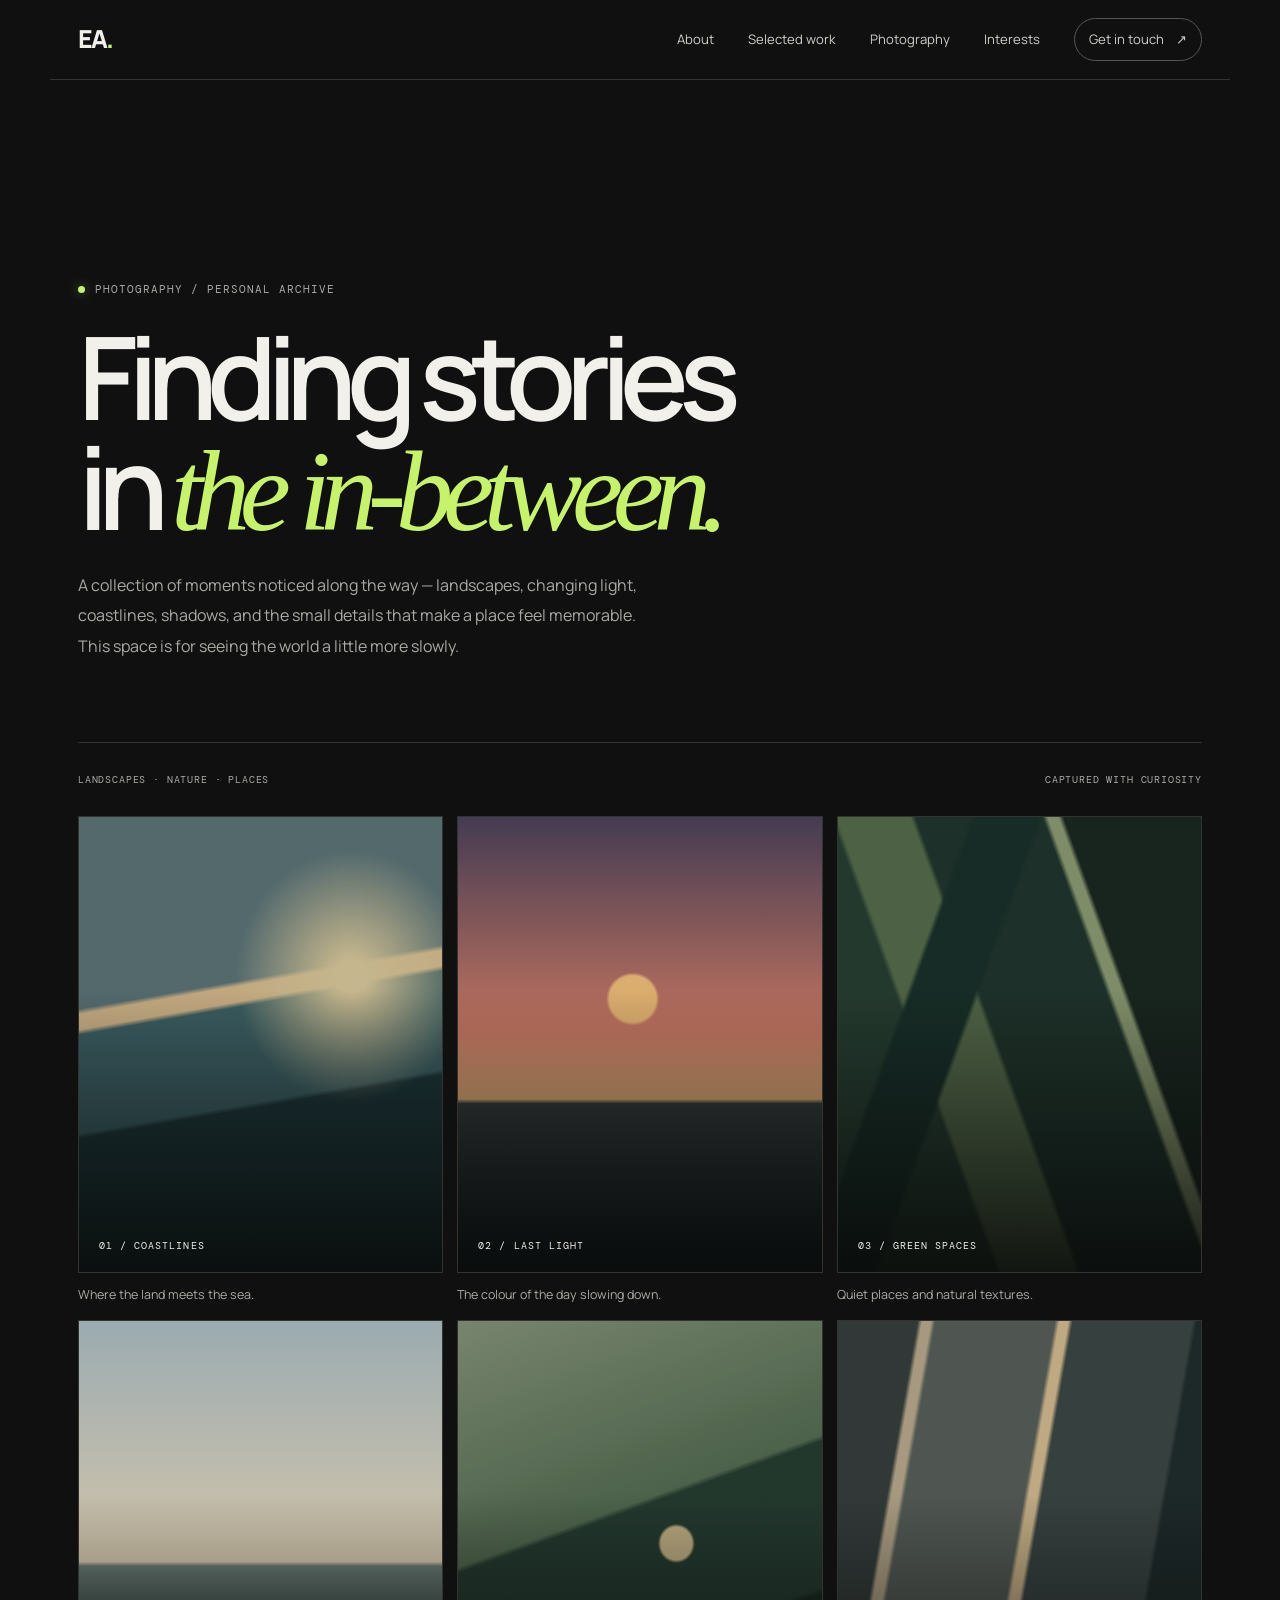
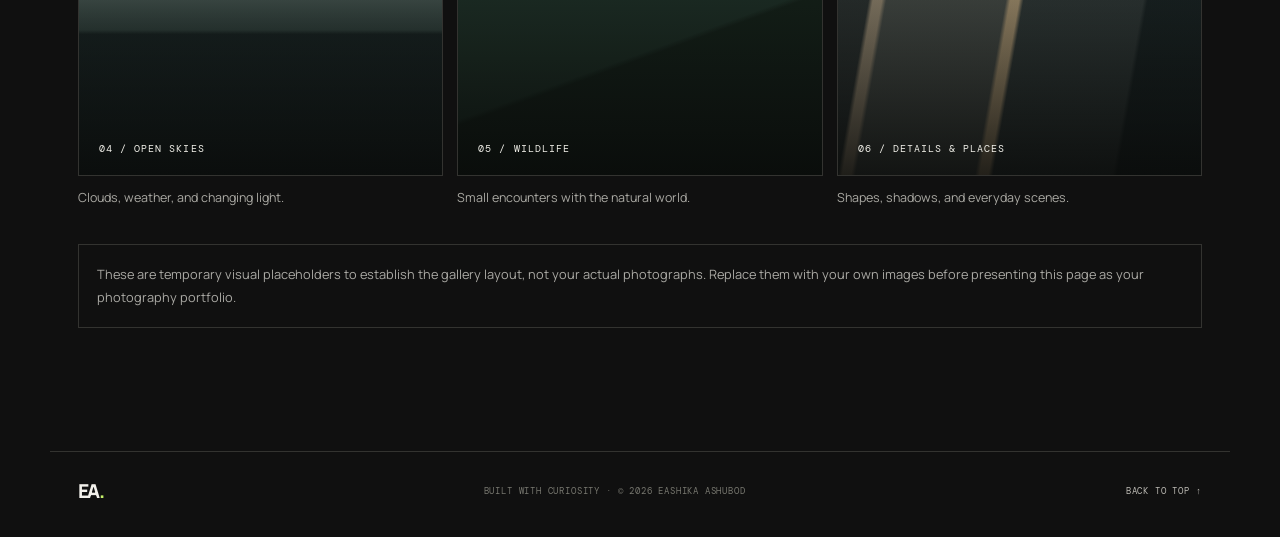
==== photography.html @ 11f8e830 "Add photography portfolio page" ====
<!doctype html>
<html lang="en">
<head>
  <meta charset="UTF-8" />
  <meta name="viewport" content="width=device-width, initial-scale=1.0" />
  <meta name="theme-color" content="#101010" />
  <meta name="description" content="Photography by Eashika Ashubod — landscapes, quiet moments, light, and places." />
  <title>Photography — Eashika Ashubod</title>
  <link rel="preconnect" href="https://fonts.googleapis.com">
  <link rel="preconnect" href="https://fonts.gstatic.com" crossorigin>
  <link href="https://fonts.googleapis.com/css2?family=DM+Mono:wght@400;500&family=Manrope:wght@400;500;600;700;800&display=swap" rel="stylesheet">
  <link rel="stylesheet" href="style.css" />
  <style>
    .photo-hero{padding:90px 0 65px;border-bottom:1px solid var(--line)}
    .photo-hero h1{font-size:clamp(3.7rem,9vw,7.5rem);line-height:.95;letter-spacing:-.09em;margin:24px 0}
    .photo-hero h1 em{font-family:Georgia,serif;font-weight:400;color:var(--accent)}
    .photo-intro{max-width:590px;color:var(--muted);font-size:1rem;line-height:1.9}
    .photo-toolbar{display:flex;justify-content:space-between;align-items:center;gap:20px;margin:30px 0;color:var(--muted);font: .65rem "DM Mono",monospace;letter-spacing:.08em}
    .photo-grid{display:grid;grid-template-columns:repeat(3,minmax(0,1fr));gap:14px}
    .photo-card{position:relative;overflow:hidden;min-height:300px;aspect-ratio:4/5;background:#1b1d18;border:1px solid var(--line)}
    .photo-card:nth-child(2),.photo-card:nth-child(5){aspect-ratio:3/4;margin-top:38px}
    .photo-art{position:absolute;inset:0;display:flex;align-items:flex-end;padding:20px;background:linear-gradient(180deg,transparent 40%,#080908d9 100%)}
    .photo-art:before{content:"";position:absolute;inset:0;background:var(--scene);opacity:.9}
    .photo-art:after{content:"";position:absolute;inset:0;background:linear-gradient(0deg,#080908d9,transparent 62%)}
    .photo-art span{position:relative;z-index:1;font: .65rem "DM Mono",monospace;letter-spacing:.1em;color:#f0efe8}
    .scene-coast{--scene:radial-gradient(ellipse at 75% 35%,#d8c79a 0 4%,transparent 30%),linear-gradient(170deg,#5a7276 0 37%,#d5b88b 38% 41%,#3d6267 42% 61%,#1c373b 62%)}
    .scene-sunset{--scene:radial-gradient(circle at 48% 40%,#f0bd78 0 7%,transparent 8%),linear-gradient(180deg,#493f59 0%,#d47d68 47%,#e8b17b 62%,#343b3b 63%,#172326 100%)}
    .scene-forest{--scene:linear-gradient(110deg,transparent 25%,#172e28 26% 38%,transparent 39%),linear-gradient(70deg,#253d31 0 30%,#53694a 31% 45%,#1e332b 46% 70%,#8a9971 71% 73%,#18251f 74%)}
    .scene-sky{--scene:linear-gradient(180deg,#a9bbc2 0%,#e7d8bc 53%,#6f827d 54%,#3c514c 68%,#1d2b2b 69%)}
    .scene-wildlife{--scene:radial-gradient(ellipse at 60% 49%,#c9b68a 0 5%,transparent 6%),linear-gradient(160deg,#829078 0%,#526a50 42%,#243b30 43% 68%,#18281f 69%)}
    .scene-street{--scene:linear-gradient(100deg,#343c3b 0 18%,#b7a78b 19% 21%,#555c57 22% 49%,#d2b98e 50% 52%,#394443 53% 80%,#1d292a 81%)}
    .photo-caption{margin:12px 0 0;color:#aaa9a3;font-size:.78rem}
    .photo-note{margin-top:35px;padding:18px;border:1px solid var(--line);color:var(--muted);font-size:.8rem;line-height:1.8}
    @media(max-width:700px){.photo-hero{padding:65px 0 45px}.photo-grid{grid-template-columns:repeat(2,minmax(0,1fr));gap:10px}.photo-card{min-height:220px}.photo-card:nth-child(2),.photo-card:nth-child(5){margin-top:0}.photo-toolbar{align-items:flex-start;flex-direction:column}}
    @media(max-width:440px){.photo-grid{grid-template-columns:1fr 1fr}.photo-card{min-height:190px}}
  </style>
</head>
<body>
  <header class="site-header">
    <a class="brand" href="index.html" aria-label="Eashika Ashubod home">EA<span>.</span></a>
    <button class="menu-toggle" aria-label="Toggle navigation" aria-expanded="false">☰</button>
    <nav class="nav" aria-label="Main navigation">
      <a href="index.html#about">About</a>
      <a href="index.html#work">Selected work</a>
      <a href="photography.html" aria-current="page">Photography</a>
      <a href="index.html#interests">Interests</a>
      <a class="nav-contact" href="index.html#contact">Get in touch <span>↗</span></a>
    </nav>
  </header>
  <main class="section">
    <section class="photo-hero">
      <p class="eyebrow"><span class="status-dot"></span> PHOTOGRAPHY / PERSONAL ARCHIVE</p>
      <h1>Finding stories<br>in <em>the in-between.</em></h1>
      <p class="photo-intro">A collection of moments noticed along the way — landscapes, changing light, coastlines, shadows, and the small details that make a place feel memorable. This space is for seeing the world a little more slowly.</p>
    </section>
    <div class="photo-toolbar"><span>LANDSCAPES · NATURE · PLACES</span><span>CAPTURED WITH CURIOSITY</span></div>
    <section class="photo-grid" aria-label="Photography categories">
      <article><div class="photo-card"><div class="photo-art scene-coast"><span>01 / COASTLINES</span></div></div><p class="photo-caption">Where the land meets the sea.</p></article>
      <article><div class="photo-card"><div class="photo-art scene-sunset"><span>02 / LAST LIGHT</span></div></div><p class="photo-caption">The colour of the day slowing down.</p></article>
      <article><div class="photo-card"><div class="photo-art scene-forest"><span>03 / GREEN SPACES</span></div></div><p class="photo-caption">Quiet places and natural textures.</p></article>
      <article><div class="photo-card"><div class="photo-art scene-sky"><span>04 / OPEN SKIES</span></div></div><p class="photo-caption">Clouds, weather, and changing light.</p></article>
      <article><div class="photo-card"><div class="photo-art scene-wildlife"><span>05 / WILDLIFE</span></div></div><p class="photo-caption">Small encounters with the natural world.</p></article>
      <article><div class="photo-card"><div class="photo-art scene-street"><span>06 / DETAILS & PLACES</span></div></div><p class="photo-caption">Shapes, shadows, and everyday scenes.</p></article>
    </section>
    <p class="photo-note">These are temporary visual placeholders to establish the gallery layout, not your actual photographs. Replace them with your own images before presenting this page as your photography portfolio.</p>
  </main>
  <footer class="footer"><a class="brand" href="index.html">EA<span>.</span></a><span>BUILT WITH CURIOSITY · © <span id="year"></span> EASHIKA ASHUBOD</span><a href="#top" onclick="window.scrollTo({top:0,behavior:'smooth'});return false;">BACK TO TOP ↑</a></footer>
  <script src="script.js"></script>
</body>
</html>
---- style.css ----
:root{--bg:#101010;--panel:#171717;--text:#f2f0eb;--muted:#aaa9a4;--line:#333330;--accent:#c7f36b;--max:1180px}*{box-sizing:border-box}html{scroll-behavior:smooth;scroll-padding-top:90px}body{margin:0;background:var(--bg);color:var(--text);font-family:Manrope,Arial,sans-serif;line-height:1.65;-webkit-font-smoothing:antialiased}a{color:inherit;text-decoration:none}button{font:inherit}.site-header{height:80px;max-width:var(--max);padding:0 28px;margin:auto;display:flex;align-items:center;justify-content:space-between;border-bottom:1px solid var(--line)}.brand{font-size:1.55rem;font-weight:800;letter-spacing:-.08em}.brand span{color:var(--accent)}.nav{display:flex;align-items:center;gap:34px;font-size:.82rem;color:#cecdc8}.nav a:hover,.text-link:hover,.social-links a:hover{color:var(--accent)}.nav-contact{border:1px solid #555;padding:10px 14px;border-radius:99px}.nav-contact span{padding-left:9px}.menu-toggle{display:none;background:transparent;border:0;color:var(--text);font-size:1.5rem}.section{max-width:var(--max);margin:0 auto;padding:110px 28px}.hero{min-height:calc(100vh - 80px);padding-top:85px;padding-bottom:30px;display:grid;grid-template-columns:1.05fr .95fr;align-items:center;column-gap:50px;position:relative}.eyebrow,.section-kicker,.project-type,.visual-label,.hero-footer,.facts span,.footer,.small-note{font-family:"DM Mono",monospace;font-size:.69rem;letter-spacing:.09em}.eyebrow{color:var(--muted);display:flex;align-items:center;gap:10px}.status-dot{width:7px;height:7px;border-radius:50%;background:var(--accent);box-shadow:0 0 12px #c7f36b77}h1,h2,h3,p{margin-top:0}h1{font-size:clamp(3.6rem,6.6vw,6.65rem);letter-spacing:-.085em;line-height:.99;font-weight:600;margin:25px 0}.hero h1 em,h2 em{font-family:Georgia,serif;font-weight:400;color:var(--accent);letter-spacing:-.07em}.hero-intro{max-width:485px;color:#b8b7b2;font-size:1rem;line-height:1.85}.hero-actions{display:flex;gap:26px;align-items:center;margin-top:32px}.button{display:inline-flex;align-items:center;gap:28px;border-radius:99px;padding:14px 20px;font-weight:700;font-size:.82rem;transition:transform .2s,background .2s}.button:hover{transform:translateY(-3px)}.button-light{background:var(--accent);color:#15170f}.button-light:hover{background:#d7ff91}.text-link{font-size:.82rem}.text-link span{padding-left:8px}.hero-visual{aspect-ratio:1/1;position:relative;display:grid;place-items:center;overflow:hidden;background:radial-gradient(ellipse at center,#20261b 0%,#151714 40%,#101010 72%);min-height:340px}.visual-grid{position:absolute;inset:0;background-image:linear-gradient(#ffffff0a 1px,transparent 1px),linear-gradient(90deg,#ffffff0a 1px,transparent 1px);background-size:36px 36px;mask-image:radial-gradient(ellipse,#000 20%,transparent 72%)}.orbit{position:absolute;border:1px solid #c7f36b42;border-radius:50%;transform:rotate(-28deg)}.orbit-one{width:74%;height:36%}.orbit-two{width:59%;height:82%;transform:rotate(38deg);border-color:#c7f36b30}.visual-core{width:148px;height:148px;border-radius:50%;display:grid;place-items:center;border:1px solid #c7f36b99;background:radial-gradient(circle at 30% 25%,#38452a,#171a14 65%);box-shadow:0 0 70px #c7f36b13,inset 0 0 32px #c7f36b12;z-index:1}.visual-core span{font-size:2.3rem;font-weight:800;letter-spacing:-.1em}.visual-label{position:absolute;color:#a7b58e;font-size:.58rem}.label-top{top:18%;left:12%}.label-bottom{right:9%;bottom:17%}.cross{position:absolute;color:var(--accent);font-size:1.2rem}.cross-a{top:27%;right:20%}.cross-b{bottom:25%;left:19%}.hero-footer{grid-column:1/-1;display:flex;justify-content:space-between;border-top:1px solid var(--line);padding-top:20px;margin-top:48px;color:#777770;font-size:.6rem}.hero-footer a{color:#c5c4bd}.section-kicker{color:#92928b;margin-bottom:44px}.section-kicker span{color:var(--accent);margin-right:10px}.about{border-top:1px solid var(--line)}.about-layout{display:grid;grid-template-columns:1fr 1fr;gap:70px}.about h2,.section-heading h2,.interests h2,.contact h2{font-size:clamp(2.8rem,5vw,4.8rem);letter-spacing:-.075em;line-height:1.05;font-weight:600;margin:0}.about-text{padding-top:6px;color:#b8b7b2;font-size:.93rem;line-height:1.9}.about-text .lead{font-size:1.18rem;color:var(--text);line-height:1.75}.facts{display:grid;grid-template-columns:1fr 1fr;gap:24px 18px;margin-top:35px;border-top:1px solid var(--line);padding-top:25px}.facts div{display:flex;flex-direction:column;gap:5px}.facts span{font-size:.59rem;color:#85857e}.facts strong{font-size:.8rem;font-weight:600;color:#e2e0d9}.work{border-top:1px solid var(--line)}.section-heading{display:flex;justify-content:space-between;align-items:end;gap:40px;margin-bottom:48px}.section-heading p{max-width:330px;color:var(--muted);font-size:.9rem;margin-bottom:5px}.project{display:grid;grid-template-columns:55px 1fr 48px;gap:25px;padding:34px 0;border-top:1px solid var(--line);align-items:start}.project:last-child{border-bottom:1px solid var(--line)}.project-number{font-family:"DM Mono",monospace;color:var(--accent);font-size:.73rem;padding-top:4px}.project-type{color:#8d8d85;font-size:.61rem;margin-bottom:8px}.project h3{font-size:1.7rem;letter-spacing:-.05em;margin-bottom:10px}.project-content>p:not(.project-type){color:#aaa9a3;max-width:650px;font-size:.87rem}.tags{display:flex;gap:8px;flex-wrap:wrap;margin-top:17px}.tags span{border:1px solid #393936;border-radius:99px;padding:5px 10px;font-size:.66rem;color:#c6c5bf}.project-link{justify-self:end;display:grid;place-items:center;border:1px solid #444;border-radius:50%;width:42px;height:42px;font-size:1.1rem;transition:all .2s}.project-link:hover{background:var(--accent);color:#101010;border-color:var(--accent)}.project-mark{color:#6f6f68}.small-note{color:#77776f;font-size:.59rem;letter-spacing:.025em;line-height:1.7;margin-top:19px}.interests{border-top:1px solid var(--line)}.interests h2{margin-bottom:55px}.interest-grid{display:grid;grid-template-columns:repeat(4,1fr);gap:14px}.interest-grid article{min-height:220px;padding:24px 20px;border:1px solid var(--line);background:linear-gradient(145deg,#191a17,#121212);transition:transform .2s,border-color .2s}.interest-grid article:hover{transform:translateY(-5px);border-color:#7e9658}.interest-icon{color:var(--accent);font-size:1.5rem}.interest-grid h3{font-size:1rem;margin:32px 0 9px;letter-spacing:-.03em}.interest-grid p{color:#a7a69f;font-size:.78rem;line-height:1.8;margin-bottom:0}.contact{border-top:1px solid var(--line);padding-bottom:70px}.contact-main{max-width:700px}.contact-main .eyebrow{margin-bottom:22px}.contact h2{font-size:clamp(3.6rem,8vw,7rem);margin-bottom:24px}.contact-main>p:not(.eyebrow):not(.small-note){color:#aaa9a3;max-width:430px;margin-bottom:26px}.contact .small-note{margin-top:13px}.social-links{display:flex;gap:25px;margin-top:80px;padding-top:22px;border-top:1px solid var(--line);font-size:.79rem;color:#c5c4bd}.footer{max-width:var(--max);margin:0 auto;padding:24px 28px 30px;border-top:1px solid var(--line);display:flex;justify-content:space-between;align-items:center;color:#77776f;font-size:.57rem}.footer .brand{font-family:Manrope,sans-serif;font-size:1.2rem;color:var(--text)}.footer>a:last-child{color:#bcbab4}@media(max-width:850px){.section{padding:82px 25px}.hero{padding-top:65px;grid-template-columns:1fr  .8fr;gap:20px}.hero h1{font-size:clamp(3.4rem,7vw,5rem)}.hero-visual{min-height:270px}.visual-core{width:110px;height:110px}.visual-core span{font-size:1.8rem}.about-layout{gap:35px}.interest-grid{grid-template-columns:repeat(2,1fr)}.section-heading{align-items:start;flex-direction:column;gap:18px}}@media(max-width:620px){.site-header{height:70px;padding:0 20px;position:relative}.menu-toggle{display:block}.nav{display:none;position:absolute;z-index:5;top:69px;left:0;right:0;padding:18px 20px 24px;background:#151515;border-bottom:1px solid var(--line);flex-direction:column;align-items:stretch;gap:17px}.nav.is-open{display:flex}.nav-contact{text-align:center}.section{padding:68px 20px}.hero{display:flex;flex-direction:column;align-items:stretch;min-height:auto;padding-top:58px}.hero h1{font-size:clamp(3.5rem,13vw,5.5rem)}.hero-intro{font-size:.92rem}.hero-visual{min-height:300px;margin-top:25px}.hero-footer{gap:12px;flex-wrap:wrap;margin-top:38px;font-size:.53rem}.hero-footer span:nth-child(2){display:none}.about-layout{grid-template-columns:1fr;gap:26px}.about h2,.section-heading h2,.interests h2{font-size:3.2rem}.facts{grid-template-columns:1fr 1fr}.project{grid-template-columns:28px 1fr 34px;gap:12px;padding:28px 0}.project h3{font-size:1.4rem}.project-link{width:34px;height:34px}.interest-grid{gap:10px}.interest-grid article{min-height:225px;padding:18px 14px}.interest-grid h3{font-size:.91rem;margin-top:25px}.contact h2{font-size:clamp(3.4rem,14vw,5.3rem)}.social-links{flex-wrap:wrap;gap:18px;margin-top:55px}.footer{padding:22px 20px;gap:12px;flex-wrap:wrap}.footer>span{order:3;width:100%}}@media(prefers-reduced-motion:reduce){*,*::before,*::after{scroll-behavior:auto!important;transition:none!important}}
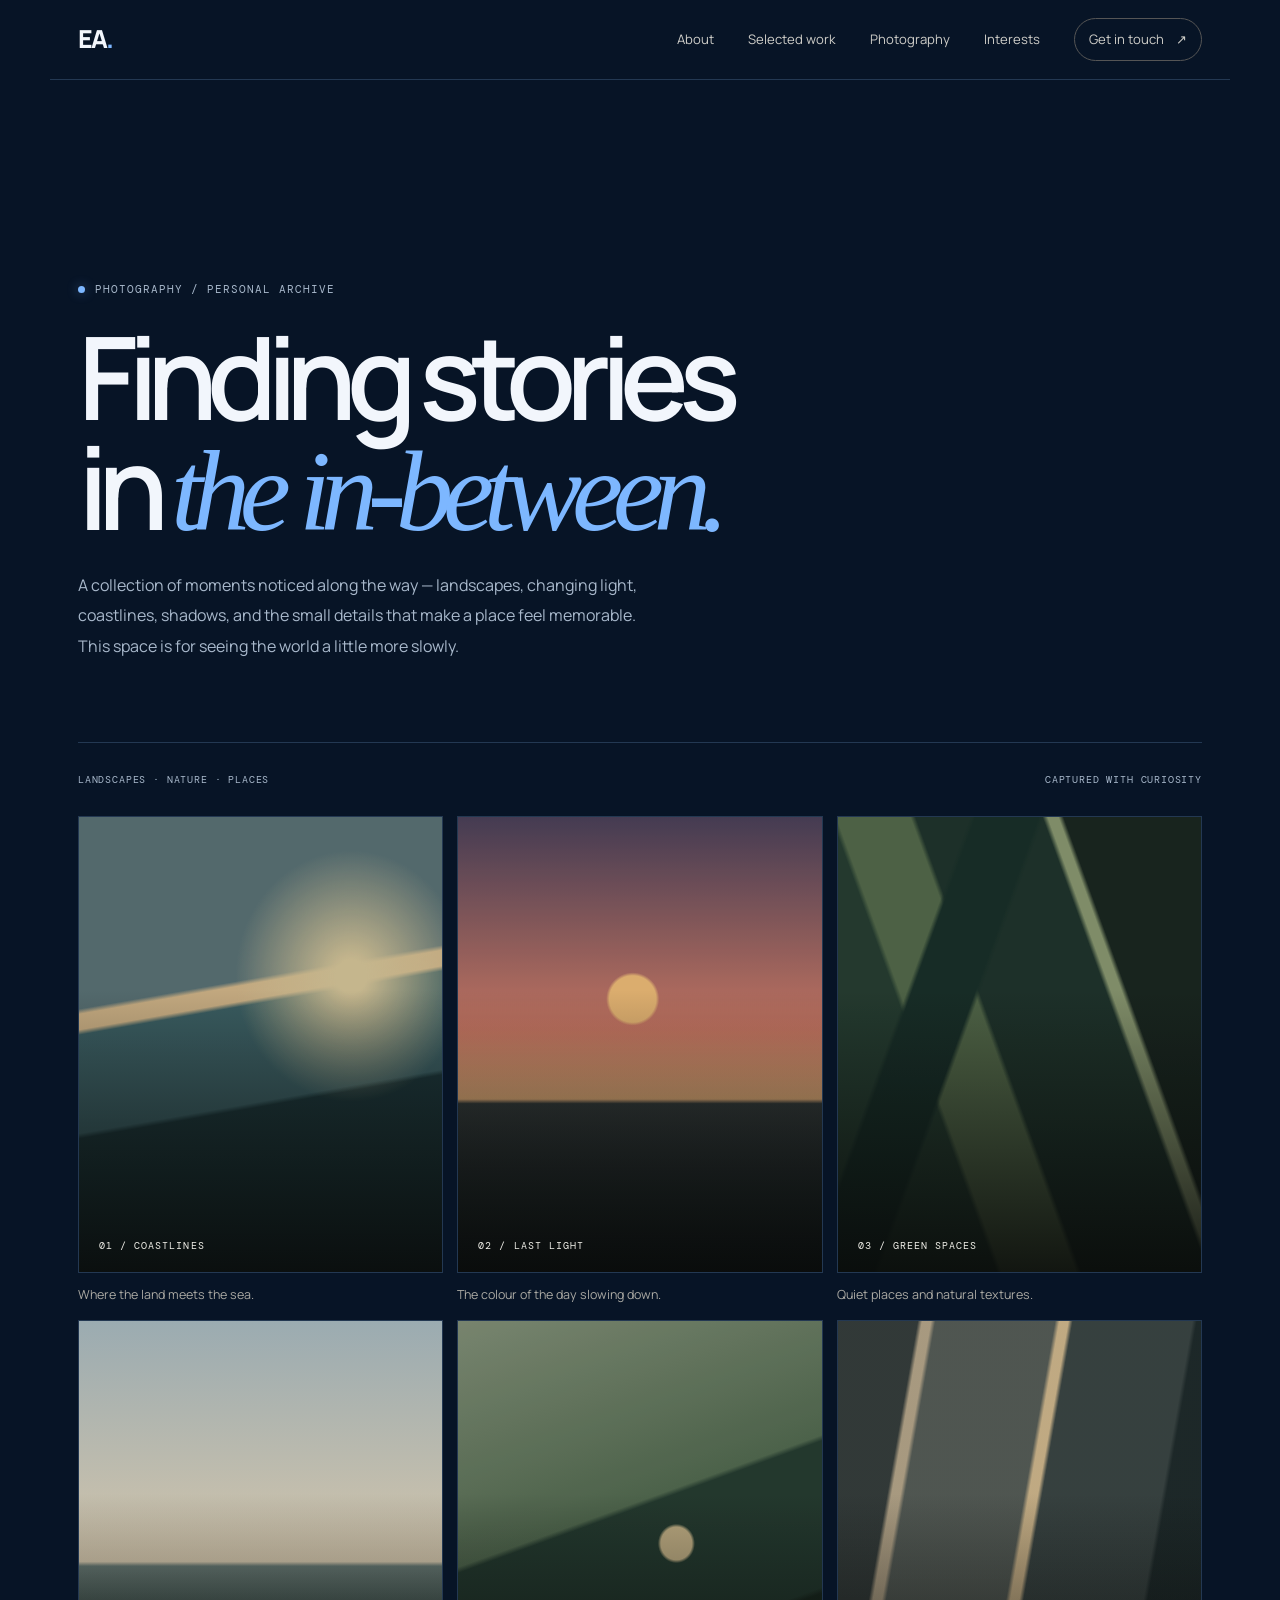
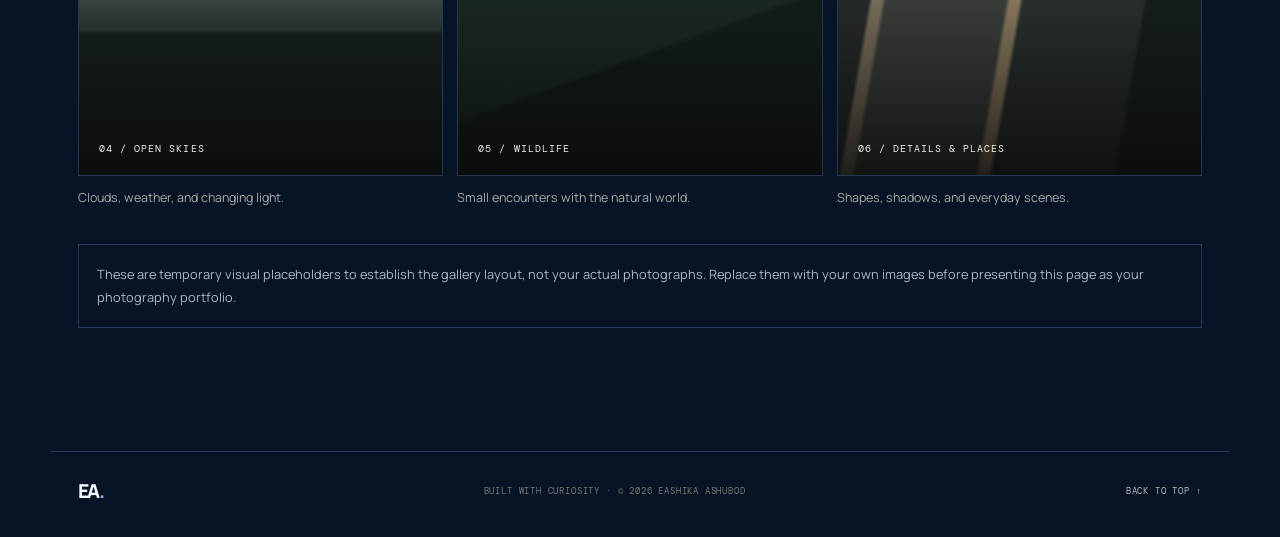
==== commit d3d615bc: "Update photography page theme color to navy blue" ====
--- a/photography.html
+++ b/photography.html
@@ -3,7 +3,7 @@
 <head>
   <meta charset="UTF-8" />
   <meta name="viewport" content="width=device-width, initial-scale=1.0" />
-  <meta name="theme-color" content="#101010" />
+  <meta name="theme-color" content="#071426" />
   <meta name="description" content="Photography by Eashika Ashubod — landscapes, quiet moments, light, and places." />
   <title>Photography — Eashika Ashubod</title>
   <link rel="preconnect" href="https://fonts.googleapis.com">
--- a/style.css
+++ b/style.css
@@ -1 +1 @@
-:root{--bg:#101010;--panel:#171717;--text:#f2f0eb;--muted:#aaa9a4;--line:#333330;--accent:#c7f36b;--max:1180px}*{box-sizing:border-box}html{scroll-behavior:smooth;scroll-padding-top:90px}body{margin:0;background:var(--bg);color:var(--text);font-family:Manrope,Arial,sans-serif;line-height:1.65;-webkit-font-smoothing:antialiased}a{color:inherit;text-decoration:none}button{font:inherit}.site-header{height:80px;max-width:var(--max);padding:0 28px;margin:auto;display:flex;align-items:center;justify-content:space-between;border-bottom:1px solid var(--line)}.brand{font-size:1.55rem;font-weight:800;letter-spacing:-.08em}.brand span{color:var(--accent)}.nav{display:flex;align-items:center;gap:34px;font-size:.82rem;color:#cecdc8}.nav a:hover,.text-link:hover,.social-links a:hover{color:var(--accent)}.nav-contact{border:1px solid #555;padding:10px 14px;border-radius:99px}.nav-contact span{padding-left:9px}.menu-toggle{display:none;background:transparent;border:0;color:var(--text);font-size:1.5rem}.section{max-width:var(--max);margin:0 auto;padding:110px 28px}.hero{min-height:calc(100vh - 80px);padding-top:85px;padding-bottom:30px;display:grid;grid-template-columns:1.05fr .95fr;align-items:center;column-gap:50px;position:relative}.eyebrow,.section-kicker,.project-type,.visual-label,.hero-footer,.facts span,.footer,.small-note{font-family:"DM Mono",monospace;font-size:.69rem;letter-spacing:.09em}.eyebrow{color:var(--muted);display:flex;align-items:center;gap:10px}.status-dot{width:7px;height:7px;border-radius:50%;background:var(--accent);box-shadow:0 0 12px #c7f36b77}h1,h2,h3,p{margin-top:0}h1{font-size:clamp(3.6rem,6.6vw,6.65rem);letter-spacing:-.085em;line-height:.99;font-weight:600;margin:25px 0}.hero h1 em,h2 em{font-family:Georgia,serif;font-weight:400;color:var(--accent);letter-spacing:-.07em}.hero-intro{max-width:485px;color:#b8b7b2;font-size:1rem;line-height:1.85}.hero-actions{display:flex;gap:26px;align-items:center;margin-top:32px}.button{display:inline-flex;align-items:center;gap:28px;border-radius:99px;padding:14px 20px;font-weight:700;font-size:.82rem;transition:transform .2s,background .2s}.button:hover{transform:translateY(-3px)}.button-light{background:var(--accent);color:#15170f}.button-light:hover{background:#d7ff91}.text-link{font-size:.82rem}.text-link span{padding-left:8px}.hero-visual{aspect-ratio:1/1;position:relative;display:grid;place-items:center;overflow:hidden;background:radial-gradient(ellipse at center,#20261b 0%,#151714 40%,#101010 72%);min-height:340px}.visual-grid{position:absolute;inset:0;background-image:linear-gradient(#ffffff0a 1px,transparent 1px),linear-gradient(90deg,#ffffff0a 1px,transparent 1px);background-size:36px 36px;mask-image:radial-gradient(ellipse,#000 20%,transparent 72%)}.orbit{position:absolute;border:1px solid #c7f36b42;border-radius:50%;transform:rotate(-28deg)}.orbit-one{width:74%;height:36%}.orbit-two{width:59%;height:82%;transform:rotate(38deg);border-color:#c7f36b30}.visual-core{width:148px;height:148px;border-radius:50%;display:grid;place-items:center;border:1px solid #c7f36b99;background:radial-gradient(circle at 30% 25%,#38452a,#171a14 65%);box-shadow:0 0 70px #c7f36b13,inset 0 0 32px #c7f36b12;z-index:1}.visual-core span{font-size:2.3rem;font-weight:800;letter-spacing:-.1em}.visual-label{position:absolute;color:#a7b58e;font-size:.58rem}.label-top{top:18%;left:12%}.label-bottom{right:9%;bottom:17%}.cross{position:absolute;color:var(--accent);font-size:1.2rem}.cross-a{top:27%;right:20%}.cross-b{bottom:25%;left:19%}.hero-footer{grid-column:1/-1;display:flex;justify-content:space-between;border-top:1px solid var(--line);padding-top:20px;margin-top:48px;color:#777770;font-size:.6rem}.hero-footer a{color:#c5c4bd}.section-kicker{color:#92928b;margin-bottom:44px}.section-kicker span{color:var(--accent);margin-right:10px}.about{border-top:1px solid var(--line)}.about-layout{display:grid;grid-template-columns:1fr 1fr;gap:70px}.about h2,.section-heading h2,.interests h2,.contact h2{font-size:clamp(2.8rem,5vw,4.8rem);letter-spacing:-.075em;line-height:1.05;font-weight:600;margin:0}.about-text{padding-top:6px;color:#b8b7b2;font-size:.93rem;line-height:1.9}.about-text .lead{font-size:1.18rem;color:var(--text);line-height:1.75}.facts{display:grid;grid-template-columns:1fr 1fr;gap:24px 18px;margin-top:35px;border-top:1px solid var(--line);padding-top:25px}.facts div{display:flex;flex-direction:column;gap:5px}.facts span{font-size:.59rem;color:#85857e}.facts strong{font-size:.8rem;font-weight:600;color:#e2e0d9}.work{border-top:1px solid var(--line)}.section-heading{display:flex;justify-content:space-between;align-items:end;gap:40px;margin-bottom:48px}.section-heading p{max-width:330px;color:var(--muted);font-size:.9rem;margin-bottom:5px}.project{display:grid;grid-template-columns:55px 1fr 48px;gap:25px;padding:34px 0;border-top:1px solid var(--line);align-items:start}.project:last-child{border-bottom:1px solid var(--line)}.project-number{font-family:"DM Mono",monospace;color:var(--accent);font-size:.73rem;padding-top:4px}.project-type{color:#8d8d85;font-size:.61rem;margin-bottom:8px}.project h3{font-size:1.7rem;letter-spacing:-.05em;margin-bottom:10px}.project-content>p:not(.project-type){color:#aaa9a3;max-width:650px;font-size:.87rem}.tags{display:flex;gap:8px;flex-wrap:wrap;margin-top:17px}.tags span{border:1px solid #393936;border-radius:99px;padding:5px 10px;font-size:.66rem;color:#c6c5bf}.project-link{justify-self:end;display:grid;place-items:center;border:1px solid #444;border-radius:50%;width:42px;height:42px;font-size:1.1rem;transition:all .2s}.project-link:hover{background:var(--accent);color:#101010;border-color:var(--accent)}.project-mark{color:#6f6f68}.small-note{color:#77776f;font-size:.59rem;letter-spacing:.025em;line-height:1.7;margin-top:19px}.interests{border-top:1px solid var(--line)}.interests h2{margin-bottom:55px}.interest-grid{display:grid;grid-template-columns:repeat(4,1fr);gap:14px}.interest-grid article{min-height:220px;padding:24px 20px;border:1px solid var(--line);background:linear-gradient(145deg,#191a17,#121212);transition:transform .2s,border-color .2s}.interest-grid article:hover{transform:translateY(-5px);border-color:#7e9658}.interest-icon{color:var(--accent);font-size:1.5rem}.interest-grid h3{font-size:1rem;margin:32px 0 9px;letter-spacing:-.03em}.interest-grid p{color:#a7a69f;font-size:.78rem;line-height:1.8;margin-bottom:0}.contact{border-top:1px solid var(--line);padding-bottom:70px}.contact-main{max-width:700px}.contact-main .eyebrow{margin-bottom:22px}.contact h2{font-size:clamp(3.6rem,8vw,7rem);margin-bottom:24px}.contact-main>p:not(.eyebrow):not(.small-note){color:#aaa9a3;max-width:430px;margin-bottom:26px}.contact .small-note{margin-top:13px}.social-links{display:flex;gap:25px;margin-top:80px;padding-top:22px;border-top:1px solid var(--line);font-size:.79rem;color:#c5c4bd}.footer{max-width:var(--max);margin:0 auto;padding:24px 28px 30px;border-top:1px solid var(--line);display:flex;justify-content:space-between;align-items:center;color:#77776f;font-size:.57rem}.footer .brand{font-family:Manrope,sans-serif;font-size:1.2rem;color:var(--text)}.footer>a:last-child{color:#bcbab4}@media(max-width:850px){.section{padding:82px 25px}.hero{padding-top:65px;grid-template-columns:1fr  .8fr;gap:20px}.hero h1{font-size:clamp(3.4rem,7vw,5rem)}.hero-visual{min-height:270px}.visual-core{width:110px;height:110px}.visual-core span{font-size:1.8rem}.about-layout{gap:35px}.interest-grid{grid-template-columns:repeat(2,1fr)}.section-heading{align-items:start;flex-direction:column;gap:18px}}@media(max-width:620px){.site-header{height:70px;padding:0 20px;position:relative}.menu-toggle{display:block}.nav{display:none;position:absolute;z-index:5;top:69px;left:0;right:0;padding:18px 20px 24px;background:#151515;border-bottom:1px solid var(--line);flex-direction:column;align-items:stretch;gap:17px}.nav.is-open{display:flex}.nav-contact{text-align:center}.section{padding:68px 20px}.hero{display:flex;flex-direction:column;align-items:stretch;min-height:auto;padding-top:58px}.hero h1{font-size:clamp(3.5rem,13vw,5.5rem)}.hero-intro{font-size:.92rem}.hero-visual{min-height:300px;margin-top:25px}.hero-footer{gap:12px;flex-wrap:wrap;margin-top:38px;font-size:.53rem}.hero-footer span:nth-child(2){display:none}.about-layout{grid-template-columns:1fr;gap:26px}.about h2,.section-heading h2,.interests h2{font-size:3.2rem}.facts{grid-template-columns:1fr 1fr}.project{grid-template-columns:28px 1fr 34px;gap:12px;padding:28px 0}.project h3{font-size:1.4rem}.project-link{width:34px;height:34px}.interest-grid{gap:10px}.interest-grid article{min-height:225px;padding:18px 14px}.interest-grid h3{font-size:.91rem;margin-top:25px}.contact h2{font-size:clamp(3.4rem,14vw,5.3rem)}.social-links{flex-wrap:wrap;gap:18px;margin-top:55px}.footer{padding:22px 20px;gap:12px;flex-wrap:wrap}.footer>span{order:3;width:100%}}@media(prefers-reduced-motion:reduce){*,*::before,*::after{scroll-behavior:auto!important;transition:none!important}}+:root{--bg:#071426;--panel:#0d1f38;--text:#f2f6fc;--muted:#a8b8cb;--line:#233852;--accent:#7db7ff;--max:1180px}*{box-sizing:border-box}html{scroll-behavior:smooth;scroll-padding-top:90px}body{margin:0;background:var(--bg);color:var(--text);font-family:Manrope,Arial,sans-serif;line-height:1.65;-webkit-font-smoothing:antialiased}a{color:inherit;text-decoration:none}button{font:inherit}.site-header{height:80px;max-width:var(--max);padding:0 28px;margin:auto;display:flex;align-items:center;justify-content:space-between;border-bottom:1px solid var(--line)}.brand{font-size:1.55rem;font-weight:800;letter-spacing:-.08em}.brand span{color:var(--accent)}.nav{display:flex;align-items:center;gap:34px;font-size:.82rem;color:#cecdc8}.nav a:hover,.text-link:hover,.social-links a:hover{color:var(--accent)}.nav-contact{border:1px solid #555;padding:10px 14px;border-radius:99px}.nav-contact span{padding-left:9px}.menu-toggle{display:none;background:transparent;border:0;color:var(--text);font-size:1.5rem}.section{max-width:var(--max);margin:0 auto;padding:110px 28px}.hero{min-height:calc(100vh - 80px);padding-top:85px;padding-bottom:30px;display:grid;grid-template-columns:1.05fr .95fr;align-items:center;column-gap:50px;position:relative}.eyebrow,.section-kicker,.project-type,.visual-label,.hero-footer,.facts span,.footer,.small-note{font-family:"DM Mono",monospace;font-size:.69rem;letter-spacing:.09em}.eyebrow{color:var(--muted);display:flex;align-items:center;gap:10px}.status-dot{width:7px;height:7px;border-radius:50%;background:var(--accent);box-shadow:0 0 12px #7db7ff77}h1,h2,h3,p{margin-top:0}h1{font-size:clamp(3.6rem,6.6vw,6.65rem);letter-spacing:-.085em;line-height:.99;font-weight:600;margin:25px 0}.hero h1 em,h2 em{font-family:Georgia,serif;font-weight:400;color:var(--accent);letter-spacing:-.07em}.hero-intro{max-width:485px;color:#b8b7b2;font-size:1rem;line-height:1.85}.hero-actions{display:flex;gap:26px;align-items:center;margin-top:32px}.button{display:inline-flex;align-items:center;gap:28px;border-radius:99px;padding:14px 20px;font-weight:700;font-size:.82rem;transition:transform .2s,background .2s}.button:hover{transform:translateY(-3px)}.button-light{background:var(--accent);color:#15170f}.button-light:hover{background:#d7ff91}.text-link{font-size:.82rem}.text-link span{padding-left:8px}.hero-visual{aspect-ratio:1/1;position:relative;display:grid;place-items:center;overflow:hidden;background:radial-gradient(ellipse at center,#142b48 0%,#0b1a2e 40%,#101010 72%);min-height:340px}.visual-grid{position:absolute;inset:0;background-image:linear-gradient(#ffffff0a 1px,transparent 1px),linear-gradient(90deg,#ffffff0a 1px,transparent 1px);background-size:36px 36px;mask-image:radial-gradient(ellipse,#000 20%,transparent 72%)}.orbit{position:absolute;border:1px solid #7db7ff42;border-radius:50%;transform:rotate(-28deg)}.orbit-one{width:74%;height:36%}.orbit-two{width:59%;height:82%;transform:rotate(38deg);border-color:#7db7ff30}.visual-core{width:148px;height:148px;border-radius:50%;display:grid;place-items:center;border:1px solid #7db7ff99;background:radial-gradient(circle at 30% 25%,#24466b,#0b1a2e 65%);box-shadow:0 0 70px #7db7ff13,inset 0 0 32px #7db7ff12;z-index:1}.visual-core span{font-size:2.3rem;font-weight:800;letter-spacing:-.1em}.visual-label{position:absolute;color:#a7b58e;font-size:.58rem}.label-top{top:18%;left:12%}.label-bottom{right:9%;bottom:17%}.cross{position:absolute;color:var(--accent);font-size:1.2rem}.cross-a{top:27%;right:20%}.cross-b{bottom:25%;left:19%}.hero-footer{grid-column:1/-1;display:flex;justify-content:space-between;border-top:1px solid var(--line);padding-top:20px;margin-top:48px;color:#777770;font-size:.6rem}.hero-footer a{color:#c5c4bd}.section-kicker{color:#92928b;margin-bottom:44px}.section-kicker span{color:var(--accent);margin-right:10px}.about{border-top:1px solid var(--line)}.about-layout{display:grid;grid-template-columns:1fr 1fr;gap:70px}.about h2,.section-heading h2,.interests h2,.contact h2{font-size:clamp(2.8rem,5vw,4.8rem);letter-spacing:-.075em;line-height:1.05;font-weight:600;margin:0}.about-text{padding-top:6px;color:#b8b7b2;font-size:.93rem;line-height:1.9}.about-text .lead{font-size:1.18rem;color:var(--text);line-height:1.75}.facts{display:grid;grid-template-columns:1fr 1fr;gap:24px 18px;margin-top:35px;border-top:1px solid var(--line);padding-top:25px}.facts div{display:flex;flex-direction:column;gap:5px}.facts span{font-size:.59rem;color:#85857e}.facts strong{font-size:.8rem;font-weight:600;color:#e2e0d9}.work{border-top:1px solid var(--line)}.section-heading{display:flex;justify-content:space-between;align-items:end;gap:40px;margin-bottom:48px}.section-heading p{max-width:330px;color:var(--muted);font-size:.9rem;margin-bottom:5px}.project{display:grid;grid-template-columns:55px 1fr 48px;gap:25px;padding:34px 0;border-top:1px solid var(--line);align-items:start}.project:last-child{border-bottom:1px solid var(--line)}.project-number{font-family:"DM Mono",monospace;color:var(--accent);font-size:.73rem;padding-top:4px}.project-type{color:#8d8d85;font-size:.61rem;margin-bottom:8px}.project h3{font-size:1.7rem;letter-spacing:-.05em;margin-bottom:10px}.project-content>p:not(.project-type){color:#aaa9a3;max-width:650px;font-size:.87rem}.tags{display:flex;gap:8px;flex-wrap:wrap;margin-top:17px}.tags span{border:1px solid #393936;border-radius:99px;padding:5px 10px;font-size:.66rem;color:#c6c5bf}.project-link{justify-self:end;display:grid;place-items:center;border:1px solid #444;border-radius:50%;width:42px;height:42px;font-size:1.1rem;transition:all .2s}.project-link:hover{background:var(--accent);color:#101010;border-color:var(--accent)}.project-mark{color:#6f6f68}.small-note{color:#77776f;font-size:.59rem;letter-spacing:.025em;line-height:1.7;margin-top:19px}.interests{border-top:1px solid var(--line)}.interests h2{margin-bottom:55px}.interest-grid{display:grid;grid-template-columns:repeat(4,1fr);gap:14px}.interest-grid article{min-height:220px;padding:24px 20px;border:1px solid var(--line);background:linear-gradient(145deg,#191a17,#121212);transition:transform .2s,border-color .2s}.interest-grid article:hover{transform:translateY(-5px);border-color:#7e9658}.interest-icon{color:var(--accent);font-size:1.5rem}.interest-grid h3{font-size:1rem;margin:32px 0 9px;letter-spacing:-.03em}.interest-grid p{color:#a7a69f;font-size:.78rem;line-height:1.8;margin-bottom:0}.contact{border-top:1px solid var(--line);padding-bottom:70px}.contact-main{max-width:700px}.contact-main .eyebrow{margin-bottom:22px}.contact h2{font-size:clamp(3.6rem,8vw,7rem);margin-bottom:24px}.contact-main>p:not(.eyebrow):not(.small-note){color:#aaa9a3;max-width:430px;margin-bottom:26px}.contact .small-note{margin-top:13px}.social-links{display:flex;gap:25px;margin-top:80px;padding-top:22px;border-top:1px solid var(--line);font-size:.79rem;color:#c5c4bd}.footer{max-width:var(--max);margin:0 auto;padding:24px 28px 30px;border-top:1px solid var(--line);display:flex;justify-content:space-between;align-items:center;color:#77776f;font-size:.57rem}.footer .brand{font-family:Manrope,sans-serif;font-size:1.2rem;color:var(--text)}.footer>a:last-child{color:#bcbab4}@media(max-width:850px){.section{padding:82px 25px}.hero{padding-top:65px;grid-template-columns:1fr  .8fr;gap:20px}.hero h1{font-size:clamp(3.4rem,7vw,5rem)}.hero-visual{min-height:270px}.visual-core{width:110px;height:110px}.visual-core span{font-size:1.8rem}.about-layout{gap:35px}.interest-grid{grid-template-columns:repeat(2,1fr)}.section-heading{align-items:start;flex-direction:column;gap:18px}}@media(max-width:620px){.site-header{height:70px;padding:0 20px;position:relative}.menu-toggle{display:block}.nav{display:none;position:absolute;z-index:5;top:69px;left:0;right:0;padding:18px 20px 24px;background:#151515;border-bottom:1px solid var(--line);flex-direction:column;align-items:stretch;gap:17px}.nav.is-open{display:flex}.nav-contact{text-align:center}.section{padding:68px 20px}.hero{display:flex;flex-direction:column;align-items:stretch;min-height:auto;padding-top:58px}.hero h1{font-size:clamp(3.5rem,13vw,5.5rem)}.hero-intro{font-size:.92rem}.hero-visual{min-height:300px;margin-top:25px}.hero-footer{gap:12px;flex-wrap:wrap;margin-top:38px;font-size:.53rem}.hero-footer span:nth-child(2){display:none}.about-layout{grid-template-columns:1fr;gap:26px}.about h2,.section-heading h2,.interests h2{font-size:3.2rem}.facts{grid-template-columns:1fr 1fr}.project{grid-template-columns:28px 1fr 34px;gap:12px;padding:28px 0}.project h3{font-size:1.4rem}.project-link{width:34px;height:34px}.interest-grid{gap:10px}.interest-grid article{min-height:225px;padding:18px 14px}.interest-grid h3{font-size:.91rem;margin-top:25px}.contact h2{font-size:clamp(3.4rem,14vw,5.3rem)}.social-links{flex-wrap:wrap;gap:18px;margin-top:55px}.footer{padding:22px 20px;gap:12px;flex-wrap:wrap}.footer>span{order:3;width:100%}}@media(prefers-reduced-motion:reduce){*,*::before,*::after{scroll-behavior:auto!important;transition:none!important}}
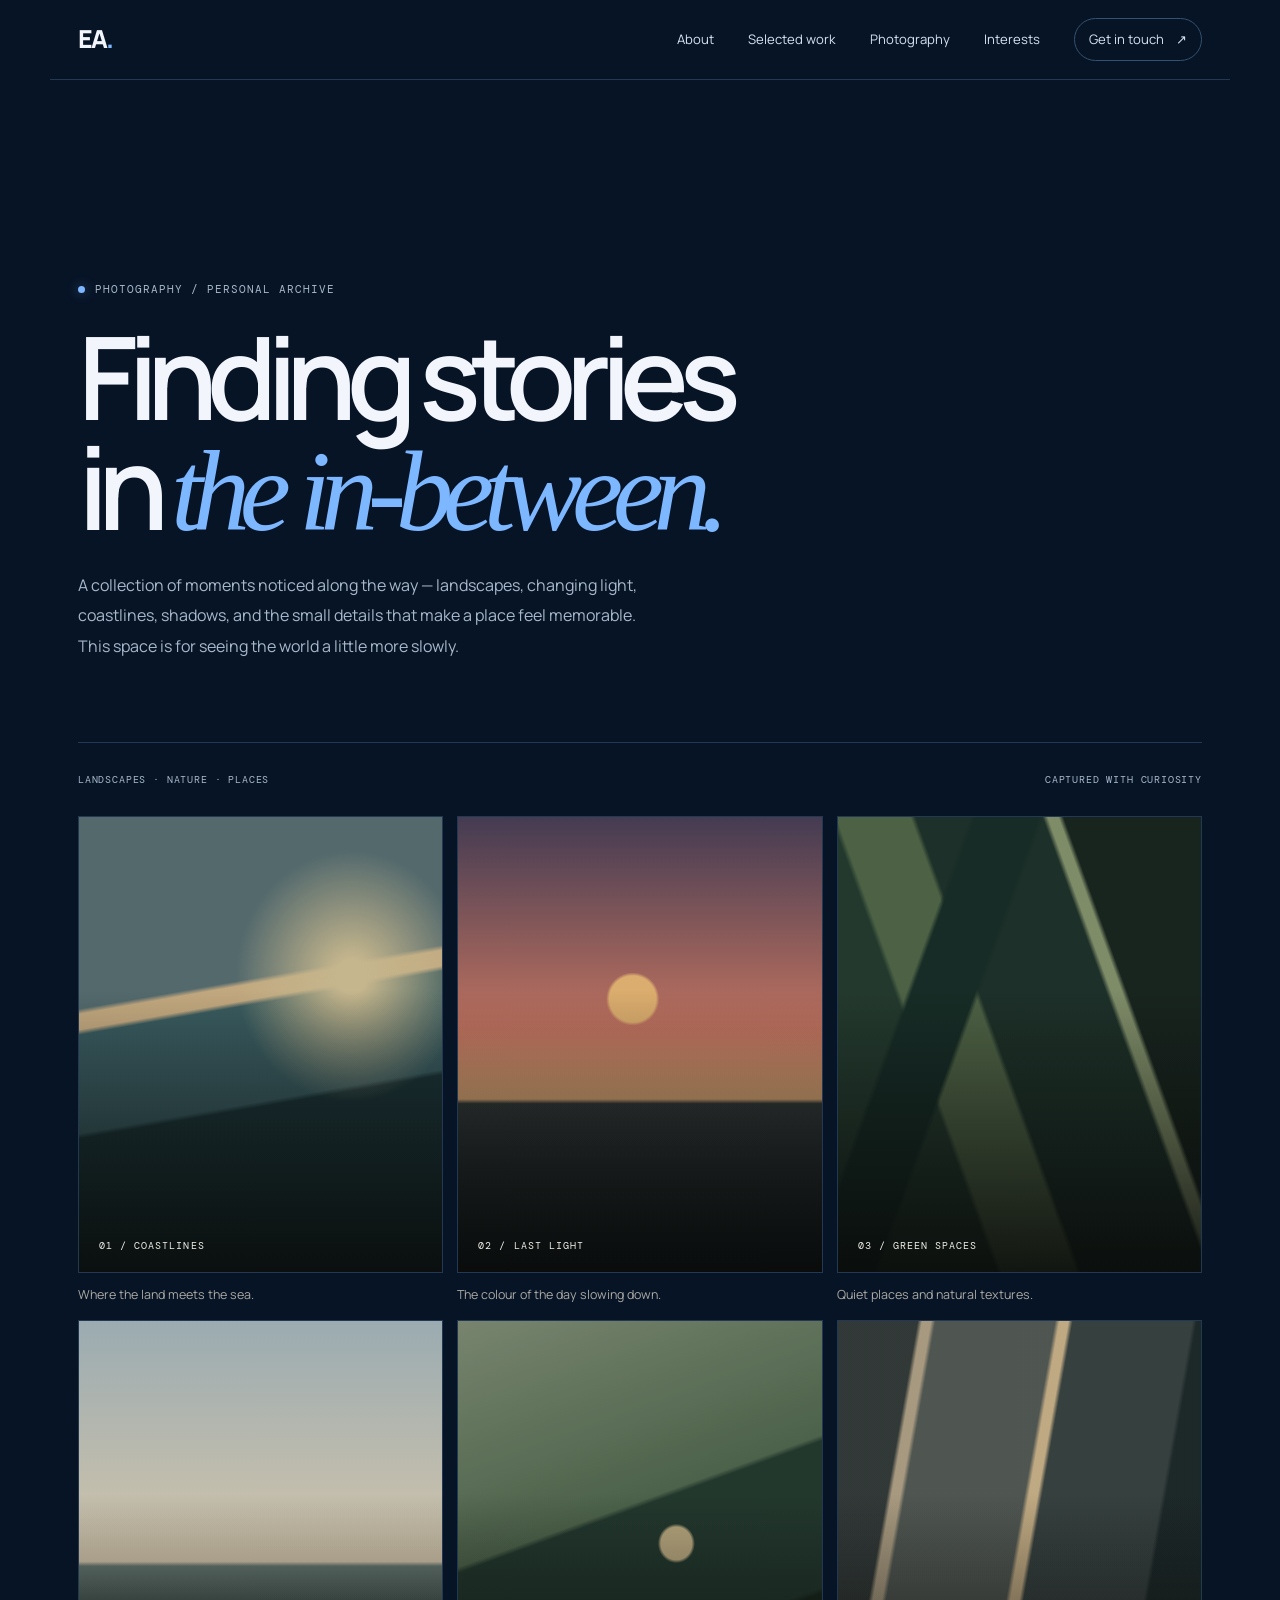
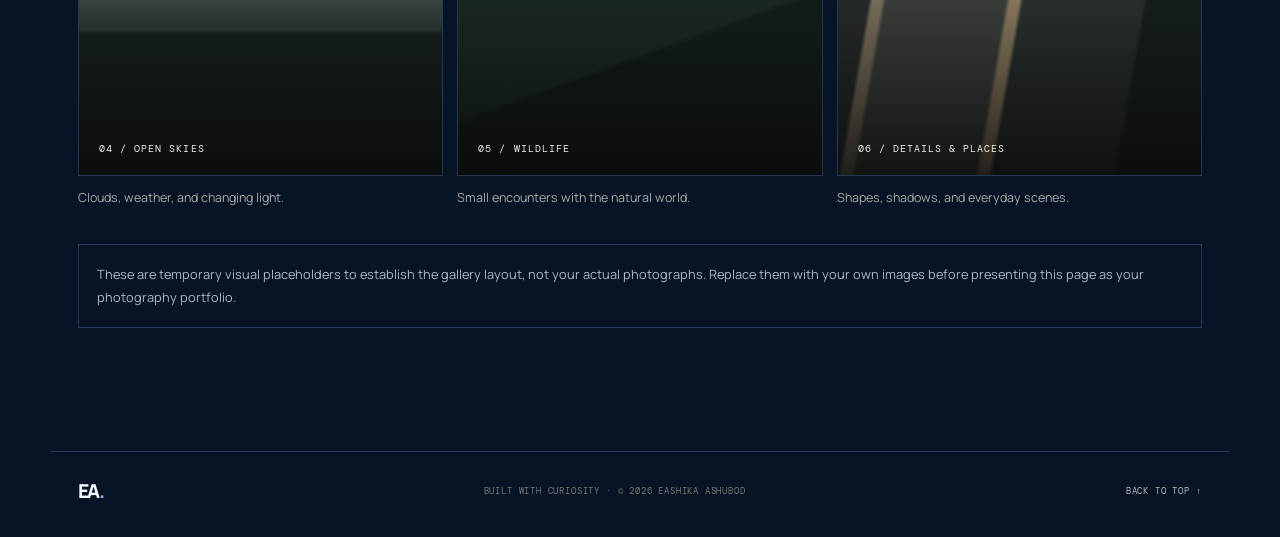
==== commit 59bda198: "Bust cache for latest navy photography stylesheet" ====
--- a/photography.html
+++ b/photography.html
@@ -9,7 +9,7 @@
   <link rel="preconnect" href="https://fonts.googleapis.com">
   <link rel="preconnect" href="https://fonts.gstatic.com" crossorigin>
   <link href="https://fonts.googleapis.com/css2?family=DM+Mono:wght@400;500&family=Manrope:wght@400;500;600;700;800&display=swap" rel="stylesheet">
-  <link rel="stylesheet" href="style.css" />
+  <link rel="stylesheet" href="style.css?v=navy20261017b" />
   <style>
     .photo-hero{padding:90px 0 65px;border-bottom:1px solid var(--line)}
     .photo-hero h1{font-size:clamp(3.7rem,9vw,7.5rem);line-height:.95;letter-spacing:-.09em;margin:24px 0}
--- a/style.css
+++ b/style.css
@@ -1 +1,45 @@
-:root{--bg:#071426;--panel:#0d1f38;--text:#f2f6fc;--muted:#a8b8cb;--line:#233852;--accent:#7db7ff;--max:1180px}*{box-sizing:border-box}html{scroll-behavior:smooth;scroll-padding-top:90px}body{margin:0;background:var(--bg);color:var(--text);font-family:Manrope,Arial,sans-serif;line-height:1.65;-webkit-font-smoothing:antialiased}a{color:inherit;text-decoration:none}button{font:inherit}.site-header{height:80px;max-width:var(--max);padding:0 28px;margin:auto;display:flex;align-items:center;justify-content:space-between;border-bottom:1px solid var(--line)}.brand{font-size:1.55rem;font-weight:800;letter-spacing:-.08em}.brand span{color:var(--accent)}.nav{display:flex;align-items:center;gap:34px;font-size:.82rem;color:#cecdc8}.nav a:hover,.text-link:hover,.social-links a:hover{color:var(--accent)}.nav-contact{border:1px solid #555;padding:10px 14px;border-radius:99px}.nav-contact span{padding-left:9px}.menu-toggle{display:none;background:transparent;border:0;color:var(--text);font-size:1.5rem}.section{max-width:var(--max);margin:0 auto;padding:110px 28px}.hero{min-height:calc(100vh - 80px);padding-top:85px;padding-bottom:30px;display:grid;grid-template-columns:1.05fr .95fr;align-items:center;column-gap:50px;position:relative}.eyebrow,.section-kicker,.project-type,.visual-label,.hero-footer,.facts span,.footer,.small-note{font-family:"DM Mono",monospace;font-size:.69rem;letter-spacing:.09em}.eyebrow{color:var(--muted);display:flex;align-items:center;gap:10px}.status-dot{width:7px;height:7px;border-radius:50%;background:var(--accent);box-shadow:0 0 12px #7db7ff77}h1,h2,h3,p{margin-top:0}h1{font-size:clamp(3.6rem,6.6vw,6.65rem);letter-spacing:-.085em;line-height:.99;font-weight:600;margin:25px 0}.hero h1 em,h2 em{font-family:Georgia,serif;font-weight:400;color:var(--accent);letter-spacing:-.07em}.hero-intro{max-width:485px;color:#b8b7b2;font-size:1rem;line-height:1.85}.hero-actions{display:flex;gap:26px;align-items:center;margin-top:32px}.button{display:inline-flex;align-items:center;gap:28px;border-radius:99px;padding:14px 20px;font-weight:700;font-size:.82rem;transition:transform .2s,background .2s}.button:hover{transform:translateY(-3px)}.button-light{background:var(--accent);color:#15170f}.button-light:hover{background:#d7ff91}.text-link{font-size:.82rem}.text-link span{padding-left:8px}.hero-visual{aspect-ratio:1/1;position:relative;display:grid;place-items:center;overflow:hidden;background:radial-gradient(ellipse at center,#142b48 0%,#0b1a2e 40%,#101010 72%);min-height:340px}.visual-grid{position:absolute;inset:0;background-image:linear-gradient(#ffffff0a 1px,transparent 1px),linear-gradient(90deg,#ffffff0a 1px,transparent 1px);background-size:36px 36px;mask-image:radial-gradient(ellipse,#000 20%,transparent 72%)}.orbit{position:absolute;border:1px solid #7db7ff42;border-radius:50%;transform:rotate(-28deg)}.orbit-one{width:74%;height:36%}.orbit-two{width:59%;height:82%;transform:rotate(38deg);border-color:#7db7ff30}.visual-core{width:148px;height:148px;border-radius:50%;display:grid;place-items:center;border:1px solid #7db7ff99;background:radial-gradient(circle at 30% 25%,#24466b,#0b1a2e 65%);box-shadow:0 0 70px #7db7ff13,inset 0 0 32px #7db7ff12;z-index:1}.visual-core span{font-size:2.3rem;font-weight:800;letter-spacing:-.1em}.visual-label{position:absolute;color:#a7b58e;font-size:.58rem}.label-top{top:18%;left:12%}.label-bottom{right:9%;bottom:17%}.cross{position:absolute;color:var(--accent);font-size:1.2rem}.cross-a{top:27%;right:20%}.cross-b{bottom:25%;left:19%}.hero-footer{grid-column:1/-1;display:flex;justify-content:space-between;border-top:1px solid var(--line);padding-top:20px;margin-top:48px;color:#777770;font-size:.6rem}.hero-footer a{color:#c5c4bd}.section-kicker{color:#92928b;margin-bottom:44px}.section-kicker span{color:var(--accent);margin-right:10px}.about{border-top:1px solid var(--line)}.about-layout{display:grid;grid-template-columns:1fr 1fr;gap:70px}.about h2,.section-heading h2,.interests h2,.contact h2{font-size:clamp(2.8rem,5vw,4.8rem);letter-spacing:-.075em;line-height:1.05;font-weight:600;margin:0}.about-text{padding-top:6px;color:#b8b7b2;font-size:.93rem;line-height:1.9}.about-text .lead{font-size:1.18rem;color:var(--text);line-height:1.75}.facts{display:grid;grid-template-columns:1fr 1fr;gap:24px 18px;margin-top:35px;border-top:1px solid var(--line);padding-top:25px}.facts div{display:flex;flex-direction:column;gap:5px}.facts span{font-size:.59rem;color:#85857e}.facts strong{font-size:.8rem;font-weight:600;color:#e2e0d9}.work{border-top:1px solid var(--line)}.section-heading{display:flex;justify-content:space-between;align-items:end;gap:40px;margin-bottom:48px}.section-heading p{max-width:330px;color:var(--muted);font-size:.9rem;margin-bottom:5px}.project{display:grid;grid-template-columns:55px 1fr 48px;gap:25px;padding:34px 0;border-top:1px solid var(--line);align-items:start}.project:last-child{border-bottom:1px solid var(--line)}.project-number{font-family:"DM Mono",monospace;color:var(--accent);font-size:.73rem;padding-top:4px}.project-type{color:#8d8d85;font-size:.61rem;margin-bottom:8px}.project h3{font-size:1.7rem;letter-spacing:-.05em;margin-bottom:10px}.project-content>p:not(.project-type){color:#aaa9a3;max-width:650px;font-size:.87rem}.tags{display:flex;gap:8px;flex-wrap:wrap;margin-top:17px}.tags span{border:1px solid #393936;border-radius:99px;padding:5px 10px;font-size:.66rem;color:#c6c5bf}.project-link{justify-self:end;display:grid;place-items:center;border:1px solid #444;border-radius:50%;width:42px;height:42px;font-size:1.1rem;transition:all .2s}.project-link:hover{background:var(--accent);color:#101010;border-color:var(--accent)}.project-mark{color:#6f6f68}.small-note{color:#77776f;font-size:.59rem;letter-spacing:.025em;line-height:1.7;margin-top:19px}.interests{border-top:1px solid var(--line)}.interests h2{margin-bottom:55px}.interest-grid{display:grid;grid-template-columns:repeat(4,1fr);gap:14px}.interest-grid article{min-height:220px;padding:24px 20px;border:1px solid var(--line);background:linear-gradient(145deg,#191a17,#121212);transition:transform .2s,border-color .2s}.interest-grid article:hover{transform:translateY(-5px);border-color:#7e9658}.interest-icon{color:var(--accent);font-size:1.5rem}.interest-grid h3{font-size:1rem;margin:32px 0 9px;letter-spacing:-.03em}.interest-grid p{color:#a7a69f;font-size:.78rem;line-height:1.8;margin-bottom:0}.contact{border-top:1px solid var(--line);padding-bottom:70px}.contact-main{max-width:700px}.contact-main .eyebrow{margin-bottom:22px}.contact h2{font-size:clamp(3.6rem,8vw,7rem);margin-bottom:24px}.contact-main>p:not(.eyebrow):not(.small-note){color:#aaa9a3;max-width:430px;margin-bottom:26px}.contact .small-note{margin-top:13px}.social-links{display:flex;gap:25px;margin-top:80px;padding-top:22px;border-top:1px solid var(--line);font-size:.79rem;color:#c5c4bd}.footer{max-width:var(--max);margin:0 auto;padding:24px 28px 30px;border-top:1px solid var(--line);display:flex;justify-content:space-between;align-items:center;color:#77776f;font-size:.57rem}.footer .brand{font-family:Manrope,sans-serif;font-size:1.2rem;color:var(--text)}.footer>a:last-child{color:#bcbab4}@media(max-width:850px){.section{padding:82px 25px}.hero{padding-top:65px;grid-template-columns:1fr  .8fr;gap:20px}.hero h1{font-size:clamp(3.4rem,7vw,5rem)}.hero-visual{min-height:270px}.visual-core{width:110px;height:110px}.visual-core span{font-size:1.8rem}.about-layout{gap:35px}.interest-grid{grid-template-columns:repeat(2,1fr)}.section-heading{align-items:start;flex-direction:column;gap:18px}}@media(max-width:620px){.site-header{height:70px;padding:0 20px;position:relative}.menu-toggle{display:block}.nav{display:none;position:absolute;z-index:5;top:69px;left:0;right:0;padding:18px 20px 24px;background:#151515;border-bottom:1px solid var(--line);flex-direction:column;align-items:stretch;gap:17px}.nav.is-open{display:flex}.nav-contact{text-align:center}.section{padding:68px 20px}.hero{display:flex;flex-direction:column;align-items:stretch;min-height:auto;padding-top:58px}.hero h1{font-size:clamp(3.5rem,13vw,5.5rem)}.hero-intro{font-size:.92rem}.hero-visual{min-height:300px;margin-top:25px}.hero-footer{gap:12px;flex-wrap:wrap;margin-top:38px;font-size:.53rem}.hero-footer span:nth-child(2){display:none}.about-layout{grid-template-columns:1fr;gap:26px}.about h2,.section-heading h2,.interests h2{font-size:3.2rem}.facts{grid-template-columns:1fr 1fr}.project{grid-template-columns:28px 1fr 34px;gap:12px;padding:28px 0}.project h3{font-size:1.4rem}.project-link{width:34px;height:34px}.interest-grid{gap:10px}.interest-grid article{min-height:225px;padding:18px 14px}.interest-grid h3{font-size:.91rem;margin-top:25px}.contact h2{font-size:clamp(3.4rem,14vw,5.3rem)}.social-links{flex-wrap:wrap;gap:18px;margin-top:55px}.footer{padding:22px 20px;gap:12px;flex-wrap:wrap}.footer>span{order:3;width:100%}}@media(prefers-reduced-motion:reduce){*,*::before,*::after{scroll-behavior:auto!important;transition:none!important}}+:root{--bg:#071426;--panel:#0d1f38;--text:#f2f6fc;--muted:#a8b8cb;--line:#233852;--accent:#7db7ff;--max:1180px}*{box-sizing:border-box}html{scroll-behavior:smooth;scroll-padding-top:90px}body{margin:0;background:var(--bg);color:var(--text);font-family:Manrope,Arial,sans-serif;line-height:1.65;-webkit-font-smoothing:antialiased}a{color:inherit;text-decoration:none}button{font:inherit}.site-header{height:80px;max-width:var(--max);padding:0 28px;margin:auto;display:flex;align-items:center;justify-content:space-between;border-bottom:1px solid var(--line)}.brand{font-size:1.55rem;font-weight:800;letter-spacing:-.08em}.brand span{color:var(--accent)}.nav{display:flex;align-items:center;gap:34px;font-size:.82rem;color:#cecdc8}.nav a:hover,.text-link:hover,.social-links a:hover{color:var(--accent)}.nav-contact{border:1px solid #555;padding:10px 14px;border-radius:99px}.nav-contact span{padding-left:9px}.menu-toggle{display:none;background:transparent;border:0;color:var(--text);font-size:1.5rem}.section{max-width:var(--max);margin:0 auto;padding:110px 28px}.hero{min-height:calc(100vh - 80px);padding-top:85px;padding-bottom:30px;display:grid;grid-template-columns:1.05fr .95fr;align-items:center;column-gap:50px;position:relative}.eyebrow,.section-kicker,.project-type,.visual-label,.hero-footer,.facts span,.footer,.small-note{font-family:"DM Mono",monospace;font-size:.69rem;letter-spacing:.09em}.eyebrow{color:var(--muted);display:flex;align-items:center;gap:10px}.status-dot{width:7px;height:7px;border-radius:50%;background:var(--accent);box-shadow:0 0 12px #7db7ff77}h1,h2,h3,p{margin-top:0}h1{font-size:clamp(3.6rem,6.6vw,6.65rem);letter-spacing:-.085em;line-height:.99;font-weight:600;margin:25px 0}.hero h1 em,h2 em{font-family:Georgia,serif;font-weight:400;color:var(--accent);letter-spacing:-.07em}.hero-intro{max-width:485px;color:#b8b7b2;font-size:1rem;line-height:1.85}.hero-actions{display:flex;gap:26px;align-items:center;margin-top:32px}.button{display:inline-flex;align-items:center;gap:28px;border-radius:99px;padding:14px 20px;font-weight:700;font-size:.82rem;transition:transform .2s,background .2s}.button:hover{transform:translateY(-3px)}.button-light{background:var(--accent);color:#15170f}.button-light:hover{background:#b6d8ff}.text-link{font-size:.82rem}.text-link span{padding-left:8px}.hero-visual{aspect-ratio:1/1;position:relative;display:grid;place-items:center;overflow:hidden;background:radial-gradient(ellipse at center,#142b48 0%,#0b1a2e 40%,#101010 72%);min-height:340px}.visual-grid{position:absolute;inset:0;background-image:linear-gradient(#ffffff0a 1px,transparent 1px),linear-gradient(90deg,#ffffff0a 1px,transparent 1px);background-size:36px 36px;mask-image:radial-gradient(ellipse,#000 20%,transparent 72%)}.orbit{position:absolute;border:1px solid #7db7ff42;border-radius:50%;transform:rotate(-28deg)}.orbit-one{width:74%;height:36%}.orbit-two{width:59%;height:82%;transform:rotate(38deg);border-color:#7db7ff30}.visual-core{width:148px;height:148px;border-radius:50%;display:grid;place-items:center;border:1px solid #7db7ff99;background:radial-gradient(circle at 30% 25%,#24466b,#0b1a2e 65%);box-shadow:0 0 70px #7db7ff13,inset 0 0 32px #7db7ff12;z-index:1}.visual-core span{font-size:2.3rem;font-weight:800;letter-spacing:-.1em}.visual-label{position:absolute;color:#a9c9ef;font-size:.58rem}.label-top{top:18%;left:12%}.label-bottom{right:9%;bottom:17%}.cross{position:absolute;color:var(--accent);font-size:1.2rem}.cross-a{top:27%;right:20%}.cross-b{bottom:25%;left:19%}.hero-footer{grid-column:1/-1;display:flex;justify-content:space-between;border-top:1px solid var(--line);padding-top:20px;margin-top:48px;color:#777770;font-size:.6rem}.hero-footer a{color:#c5c4bd}.section-kicker{color:#92928b;margin-bottom:44px}.section-kicker span{color:var(--accent);margin-right:10px}.about{border-top:1px solid var(--line)}.about-layout{display:grid;grid-template-columns:1fr 1fr;gap:70px}.about h2,.section-heading h2,.interests h2,.contact h2{font-size:clamp(2.8rem,5vw,4.8rem);letter-spacing:-.075em;line-height:1.05;font-weight:600;margin:0}.about-text{padding-top:6px;color:#b8b7b2;font-size:.93rem;line-height:1.9}.about-text .lead{font-size:1.18rem;color:var(--text);line-height:1.75}.facts{display:grid;grid-template-columns:1fr 1fr;gap:24px 18px;margin-top:35px;border-top:1px solid var(--line);padding-top:25px}.facts div{display:flex;flex-direction:column;gap:5px}.facts span{font-size:.59rem;color:#85857e}.facts strong{font-size:.8rem;font-weight:600;color:#e2e0d9}.work{border-top:1px solid var(--line)}.section-heading{display:flex;justify-content:space-between;align-items:end;gap:40px;margin-bottom:48px}.section-heading p{max-width:330px;color:var(--muted);font-size:.9rem;margin-bottom:5px}.project{display:grid;grid-template-columns:55px 1fr 48px;gap:25px;padding:34px 0;border-top:1px solid var(--line);align-items:start}.project:last-child{border-bottom:1px solid var(--line)}.project-number{font-family:"DM Mono",monospace;color:var(--accent);font-size:.73rem;padding-top:4px}.project-type{color:#8d8d85;font-size:.61rem;margin-bottom:8px}.project h3{font-size:1.7rem;letter-spacing:-.05em;margin-bottom:10px}.project-content>p:not(.project-type){color:#aaa9a3;max-width:650px;font-size:.87rem}.tags{display:flex;gap:8px;flex-wrap:wrap;margin-top:17px}.tags span{border:1px solid #393936;border-radius:99px;padding:5px 10px;font-size:.66rem;color:#c6c5bf}.project-link{justify-self:end;display:grid;place-items:center;border:1px solid #444;border-radius:50%;width:42px;height:42px;font-size:1.1rem;transition:all .2s}.project-link:hover{background:var(--accent);color:#101010;border-color:var(--accent)}.project-mark{color:#6f6f68}.small-note{color:#77776f;font-size:.59rem;letter-spacing:.025em;line-height:1.7;margin-top:19px}.interests{border-top:1px solid var(--line)}.interests h2{margin-bottom:55px}.interest-grid{display:grid;grid-template-columns:repeat(4,1fr);gap:14px}.interest-grid article{min-height:220px;padding:24px 20px;border:1px solid var(--line);background:linear-gradient(145deg,#191a17,#121212);transition:transform .2s,border-color .2s}.interest-grid article:hover{transform:translateY(-5px);border-color:#5687bd}.interest-icon{color:var(--accent);font-size:1.5rem}.interest-grid h3{font-size:1rem;margin:32px 0 9px;letter-spacing:-.03em}.interest-grid p{color:#a7a69f;font-size:.78rem;line-height:1.8;margin-bottom:0}.contact{border-top:1px solid var(--line);padding-bottom:70px}.contact-main{max-width:700px}.contact-main .eyebrow{margin-bottom:22px}.contact h2{font-size:clamp(3.6rem,8vw,7rem);margin-bottom:24px}.contact-main>p:not(.eyebrow):not(.small-note){color:#aaa9a3;max-width:430px;margin-bottom:26px}.contact .small-note{margin-top:13px}.social-links{display:flex;gap:25px;margin-top:80px;padding-top:22px;border-top:1px solid var(--line);font-size:.79rem;color:#c5c4bd}.footer{max-width:var(--max);margin:0 auto;padding:24px 28px 30px;border-top:1px solid var(--line);display:flex;justify-content:space-between;align-items:center;color:#77776f;font-size:.57rem}.footer .brand{font-family:Manrope,sans-serif;font-size:1.2rem;color:var(--text)}.footer>a:last-child{color:#bcbab4}@media(max-width:850px){.section{padding:82px 25px}.hero{padding-top:65px;grid-template-columns:1fr  .8fr;gap:20px}.hero h1{font-size:clamp(3.4rem,7vw,5rem)}.hero-visual{min-height:270px}.visual-core{width:110px;height:110px}.visual-core span{font-size:1.8rem}.about-layout{gap:35px}.interest-grid{grid-template-columns:repeat(2,1fr)}.section-heading{align-items:start;flex-direction:column;gap:18px}}@media(max-width:620px){.site-header{height:70px;padding:0 20px;position:relative}.menu-toggle{display:block}.nav{display:none;position:absolute;z-index:5;top:69px;left:0;right:0;padding:18px 20px 24px;background:#151515;border-bottom:1px solid var(--line);flex-direction:column;align-items:stretch;gap:17px}.nav.is-open{display:flex}.nav-contact{text-align:center}.section{padding:68px 20px}.hero{display:flex;flex-direction:column;align-items:stretch;min-height:auto;padding-top:58px}.hero h1{font-size:clamp(3.5rem,13vw,5.5rem)}.hero-intro{font-size:.92rem}.hero-visual{min-height:300px;margin-top:25px}.hero-footer{gap:12px;flex-wrap:wrap;margin-top:38px;font-size:.53rem}.hero-footer span:nth-child(2){display:none}.about-layout{grid-template-columns:1fr;gap:26px}.about h2,.section-heading h2,.interests h2{font-size:3.2rem}.facts{grid-template-columns:1fr 1fr}.project{grid-template-columns:28px 1fr 34px;gap:12px;padding:28px 0}.project h3{font-size:1.4rem}.project-link{width:34px;height:34px}.interest-grid{gap:10px}.interest-grid article{min-height:225px;padding:18px 14px}.interest-grid h3{font-size:.91rem;margin-top:25px}.contact h2{font-size:clamp(3.4rem,14vw,5.3rem)}.social-links{flex-wrap:wrap;gap:18px;margin-top:55px}.footer{padding:22px 20px;gap:12px;flex-wrap:wrap}.footer>span{order:3;width:100%}}@media(prefers-reduced-motion:reduce){*,*::before,*::after{scroll-behavior:auto!important;transition:none!important}}
+
+/* Deep navy theme override */
+:root {
+  --bg: #071426 !important;
+  --panel: #0d1f38 !important;
+  --text: #f2f6fc !important;
+  --muted: #a8b8cb !important;
+  --line: #233852 !important;
+  --accent: #7db7ff !important;
+}
+body, html { background-color: #071426 !important; }
+.hero-visual { background: radial-gradient(ellipse at center, #18385c 0%, #0d1f38 42%, #071426 76%) !important; }
+.visual-grid { background-image: linear-gradient(#7db7ff0a 1px, transparent 1px), linear-gradient(90deg, #7db7ff0a 1px, transparent 1px) !important; }
+.orbit, .orbit-two { border-color: #7db7ff55 !important; }
+.visual-core { border-color: #7db7ff99 !important; background: radial-gradient(circle at 30% 25%, #24466b, #071426 68%) !important; box-shadow: 0 0 70px #7db7ff18, inset 0 0 32px #7db7ff12 !important; }
+.status-dot { background: #7db7ff !important; box-shadow: 0 0 12px #7db7ff77 !important; }
+.hero h1 em, h2 em, .brand span, .section-kicker span, .project-number, .interest-icon, .cross { color: #7db7ff !important; }
+.button-light { background: #7db7ff !important; color: #071426 !important; }
+.button-light:hover, .project-link:hover { background: #b6d8ff !important; color: #071426 !important; }
+.interest-grid article { background: linear-gradient(145deg, #10243d, #0a192c) !important; }
+.nav { color: #d4e2f3 !important; }
+.nav-contact, .project-link { border-color: #34516f !important; }
+.tags span { border-color: #233852 !important; }
+@media (max-width: 620px) { .nav { background: #0d1f38 !important; } }
+
+
+/* FINAL NAVY BLUE PALETTE */
+:root{--bg:#071426;--panel:#0d1f38;--text:#f2f6fc;--muted:#a8b8cb;--line:#233852;--accent:#7db7ff}
+html,body{background:#071426!important;color:#f2f6fc!important}
+.site-header,.section,.footer{border-color:#233852!important}
+.nav{color:#d4e2f3!important}
+.nav-contact,.project-link{border-color:#34516f!important}
+.hero-visual{background:radial-gradient(ellipse at center,#18385c 0%,#0d1f38 42%,#071426 76%)!important}
+.visual-grid{background-image:linear-gradient(#7db7ff0a 1px,transparent 1px),linear-gradient(90deg,#7db7ff0a 1px,transparent 1px)!important}
+.orbit{border-color:#7db7ff55!important}
+.orbit-two{border-color:#7db7ff38!important}
+.visual-core{border-color:#7db7ff99!important;background:radial-gradient(circle at 30% 25%,#24466b,#071426 68%)!important;box-shadow:0 0 70px #7db7ff18,inset 0 0 32px #7db7ff12!important}
+.status-dot{background:#7db7ff!important;box-shadow:0 0 12px #7db7ff77!important}
+.hero h1 em,h2 em,.brand span,.section-kicker span,.project-number,.interest-icon,.cross{color:#7db7ff!important}
+.button-light{background:#7db7ff!important;color:#071426!important}
+.button-light:hover,.project-link:hover{background:#b6d8ff!important;color:#071426!important;border-color:#b6d8ff!important}
+.interest-grid article{background:linear-gradient(145deg,#10243d,#0a192c)!important;border-color:#233852!important}
+.tags span{border-color:#233852!important}
+@media(max-width:620px){.nav{background:#0d1f38!important}}
